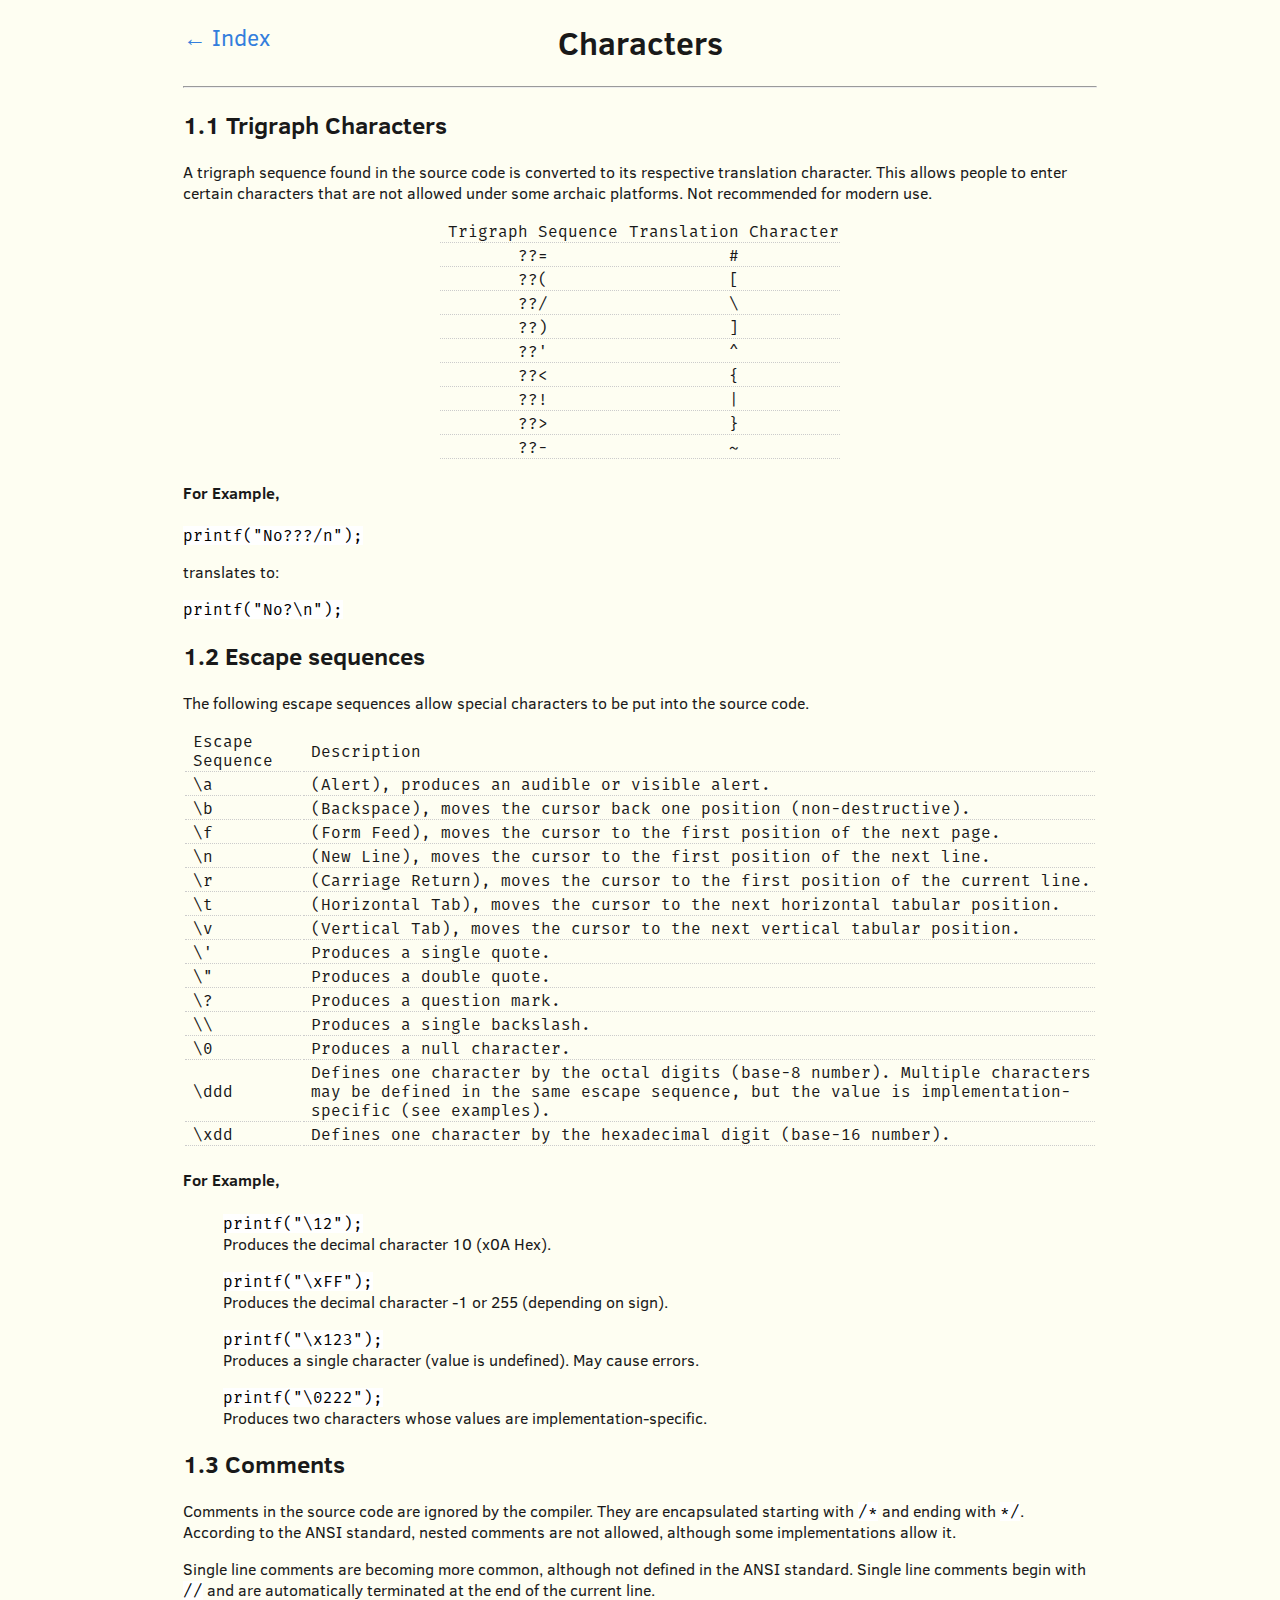
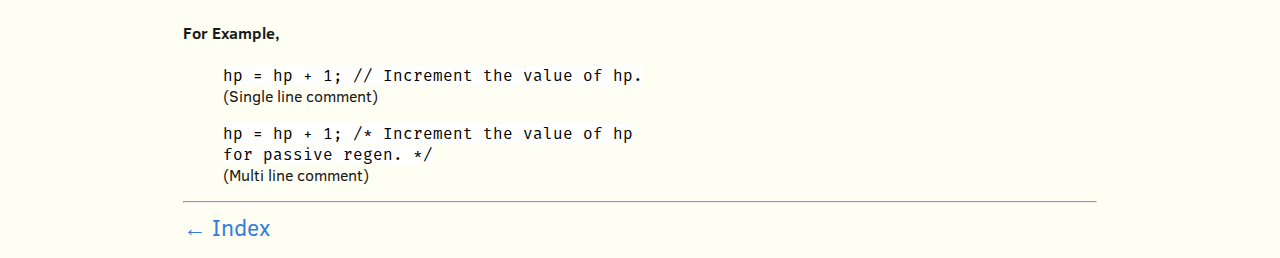
==== characters.html @ f403c598 "Initial Commit." ====
<!DOCTYPE html>
<html lang='en' class='Mih(100%) M(0) Bxz(bb)'><head>
  <meta name='viewport' content='width=device-width,initial-scale=1' />
  <meta charset='utf-8' />
  <link rel='stylesheet' type='text/css' href='static/type.css' />
  <link rel='stylesheet' type='text/css' href='static/style.css' />
  <link rel='stylesheet' type='text/css' href='static/defaults.css' />
  <!-- Set box sizing to inherit globaly with border-box on root element. -->
  <style>*,*:before,*:after{-moz-box-sizing:inherit;box-sizing:inherit}</style>

    <title>Characters</title>
  </head>



<body class='H(100%) M(a) Maw(60rem) Px(s3)@md | Bgc(#FEFEF2) Ff(ClearSans) C(#191919)'>
  
  

  <a href='index.html' class='Fz(s3) Pos(a)'>← Index</a>
  <h1 class='Ta(c)'>Characters</h1>
  <hr />

  <h2 id='trigraph'>1.1 Trigraph Characters</h2>
  <p>
    A trigraph sequence found in the source code is converted to its respective translation
    character. This allows people to enter certain characters that are not allowed under some archaic
    platforms. Not recommended for modern use.
  </p>
  <table class='M(a) | Ff(FiraMono)'>
  <tbody class='Ta(c)'>
  <tr>
    <td>Trigraph Sequence</td>
    <td>Translation Character</td>
  </tr>
  <tr>
    <td>??=</td>
    <td>#</td>
  </tr>
  <tr>
    <td>??(</td>
    <td>[</td>
  </tr>
  <tr>
    <td>??/</td>
    <td>\</td>
  </tr>
  <tr>
    <td>??)</td>
    <td>]</td>
  </tr>
  <tr>
    <td>??'</td>
    <td>^</td>
  </tr>
  <tr>
    <td>??&lt;</td>
    <td>{</td>
  </tr>
  <tr>
    <td>??!</td>
    <td>|</td>
  </tr>
  <tr>
    <td>??&gt;</td>
    <td>}</td>
  </tr>
  <tr>
    <td>??-</td>
    <td>~</td>
  </tr>
  </tbody>
  </table>
  <h4>For Example,</h4>
  <code>printf("No???/n");</code>
  <p>translates to:</p>
  <code>printf("No?\n");</code>

  <h2 id='escape'>1.2 Escape sequences</h2>
  <p>
  The following escape sequences allow special characters to be put 
  into the source code.
  </p>
  <table class='Ff(FiraMono)'>
  <tbody>
    <tr>
      <td>Escape Sequence</td>
      <td>Description</td>
    </tr>
    <tr>
      <td>\a</td>
      <td>(Alert), produces an audible or visible alert.</td>
    </tr>
    <tr>
      <td>\b</td>
      <td>(Backspace), moves the cursor back one position (non-destructive).</td>
    </tr>
    <tr>
      <td>\f</td>
      <td>(Form Feed), moves the cursor to the first position of the next page.</td>
    </tr>
    <tr>
      <td>\n</td>
      <td>(New Line), moves the cursor to the first position of the next line.</td>
    </tr>
    <tr>
      <td>\r</td>
      <td>(Carriage Return), moves the cursor to the first position of the current line.</td>
    </tr>
    <tr>
      <td>\t</td>
      <td>(Horizontal Tab), moves the cursor to the next horizontal tabular position.</td>
    </tr>
    <tr>
      <td>\v</td>
      <td>(Vertical Tab), moves the cursor to the next vertical tabular position.</td>
    </tr>
    <tr>
      <td>\'</td>
      <td>Produces a single quote.</td>
    </tr>
    <tr>
      <td>\"</td>
      <td>Produces a double quote.</td>
    </tr>
    <tr>
      <td>\?</td>
      <td>Produces a question mark.</td>
    </tr>
    <tr>
      <td>\\</td>
      <td>Produces a single backslash.</td>
    </tr>
    <tr>
      <td>\0</td>
      <td>Produces a null character.</td>
    </tr>
    <tr>
      <td>\ddd</td>
      <td>
        Defines one character by the octal digits (base-8 number).
        Multiple characters may be defined in the same escape
        sequence, but the value is implementation-specific (see examples).
      </td>
    </tr>
    <tr>
      <td>\xdd</td>
      <td>Defines one character by the hexadecimal digit (base-16 number).</td>
    </tr>
  </tbody>
  </table>
  <h4>For Example,</h4>
  <blockquote>
    <code>printf("\12");</code>
    <p class='Mt(0)'>Produces the decimal character 10 (x0A Hex).</p>
    <code>printf("\xFF");</code>
    <p class='Mt(0)'>Produces the decimal character -1 or 255 (depending on sign).</p>
    <code>printf("\x123");</code><br />
    <p class='Mt(0)'>Produces a single character (value is undefined).  May cause errors.</p>
    <code>printf("\0222");</code>
    <p class='Mt(0)'>Produces two characters whose values are implementation-specific.</p>
  </blockquote>

  <h2 id='comments'>1.3 Comments</h2>
  <p>
    Comments in the source code are ignored by the compiler. They are encapsulated
    starting with <code>/*</code> and ending with 
    <code>*/</code>.  According to the ANSI standard, 
    nested comments are not allowed, although some implementations allow it.   
  </p>
  <p>
    Single line comments are becoming more common, although not defined in the ANSI
    standard.  Single line comments begin with <code>//</code> and are 
    automatically terminated at the end of the current line.
  </p>
  <h4>For Example,</h4>
  <blockquote>
    <code>hp = hp + 1; // Increment the value of hp.</code>
    <p class='Mt(0)'>(Single line comment)</p>
    <code>hp = hp + 1; /* Increment the value of hp <br /> for passive regen. */</code>
    <p class='Mt(0)'>(Multi line comment)</p>
  </blockquote>
  <hr />
  <a href='index.html' class='Fz(s3) Pb(s1)'>← Index</a>

</body>

</html>
---- static/type.css ----
@font-face {
    font-family: ClearSans;
    src: url("type/clearsans-regular.woff2") format("woff2"),
         url("type/clearsans-regular.woff") format("woff");
    font-weight: normal;
    font-style: normal;
}

@font-face {
    font-family: ClearSans;
    src: url("type/clearsans-italic.woff2") format("woff2"),
         url("type/clearsans-italic.woff") format("woff");
    font-weight: normal;
    font-style: italic;
}

@font-face {
    font-family: ClearSans;
    src: url("type/clearsans-bold.woff2") format("woff2"),
         url("type/clearsans-bold.woff") format("woff");
    font-weight: bold;
    font-style: normal;
}

@font-face {
    font-family: FiraMono;
    src: url("type/firamono-regular.otf");
    font-weight: normal;
    font-style: normal;
}

@font-face {
    font-family: FiraMono;
    src: url("type/firamono-bold.otf");
    font-weight: bold;
    font-style: normal;
}
---- static/style.css ----
/* ---| No helpers used |--- */
/* ---| Cells |--- */
.Bdl\(d\,1px\,grey-7\) {border-left: dotted 1px rgb(204,204,204);}
.Bgc\(\#FEFEF2\) {background-color: #FEFEF2;}
.Bxz\(bb\) {-moz-box-sizing: border-box; box-sizing: border-box;}
.C {color: ;}
.C\(\#191919\) {color: #191919;}
.Ff\(ClearSans\) {font-family: ClearSans;}
.Ff\(FiraMono\) {font-family: FiraMono;}
.Fw\(b\) {font-weight: bold;}
.Fz\(s3\) {font-size: 1.44rem;}
.H\(100\%\) {height: 100%;}
.M\(0\) {margin: 0;}
.M\(a\) {margin: auto;}
.Maw\(60rem\) {max-width: 60rem;}
.Mb\(s04\) {margin-bottom: .25rem;}
.Mih\(100\%\) {min-height: 100%;}
.Mt\(0\) {margin-top: 0;}
.Mt\(s04\) {margin-top: .25rem;}
.Pb\(s04\) {padding-bottom: .25rem;}
.Pb\(s1\) {padding-bottom: 1rem;}
.Pos\(a\) {position: absolute;}
.Ta\(c\) {text-align: center;}
.Va\(t\) {vertical-align: top;}
@media all and (min-width: 48rem) {
.Px\(s3\)\@md {padding-left: 1.44rem; padding-right: 1.44rem;}
}
---- static/defaults.css ----
a {
  color: rgb(51,126,221);
  text-decoration: none;
  outline: none;
}
a:hover {opacity: .6;}

code {
  font-family: FiraMono;
  color: black;
  background-color: white;
}

pre {
  font-family: FiraMono;
  color: black;
  background-color: white;
  font-size: 1rem;
  padding: .1rem;
}

td {
  border-bottom: dotted 1px rgb(204,204,204);
  padding-left: .5rem
}

ol {
  counter-reset: section;
  list-style-type: none
}

li::before {
  counter-increment: section;
  content: counters(section,".") " ";
}

body > ol {padding-left:0}
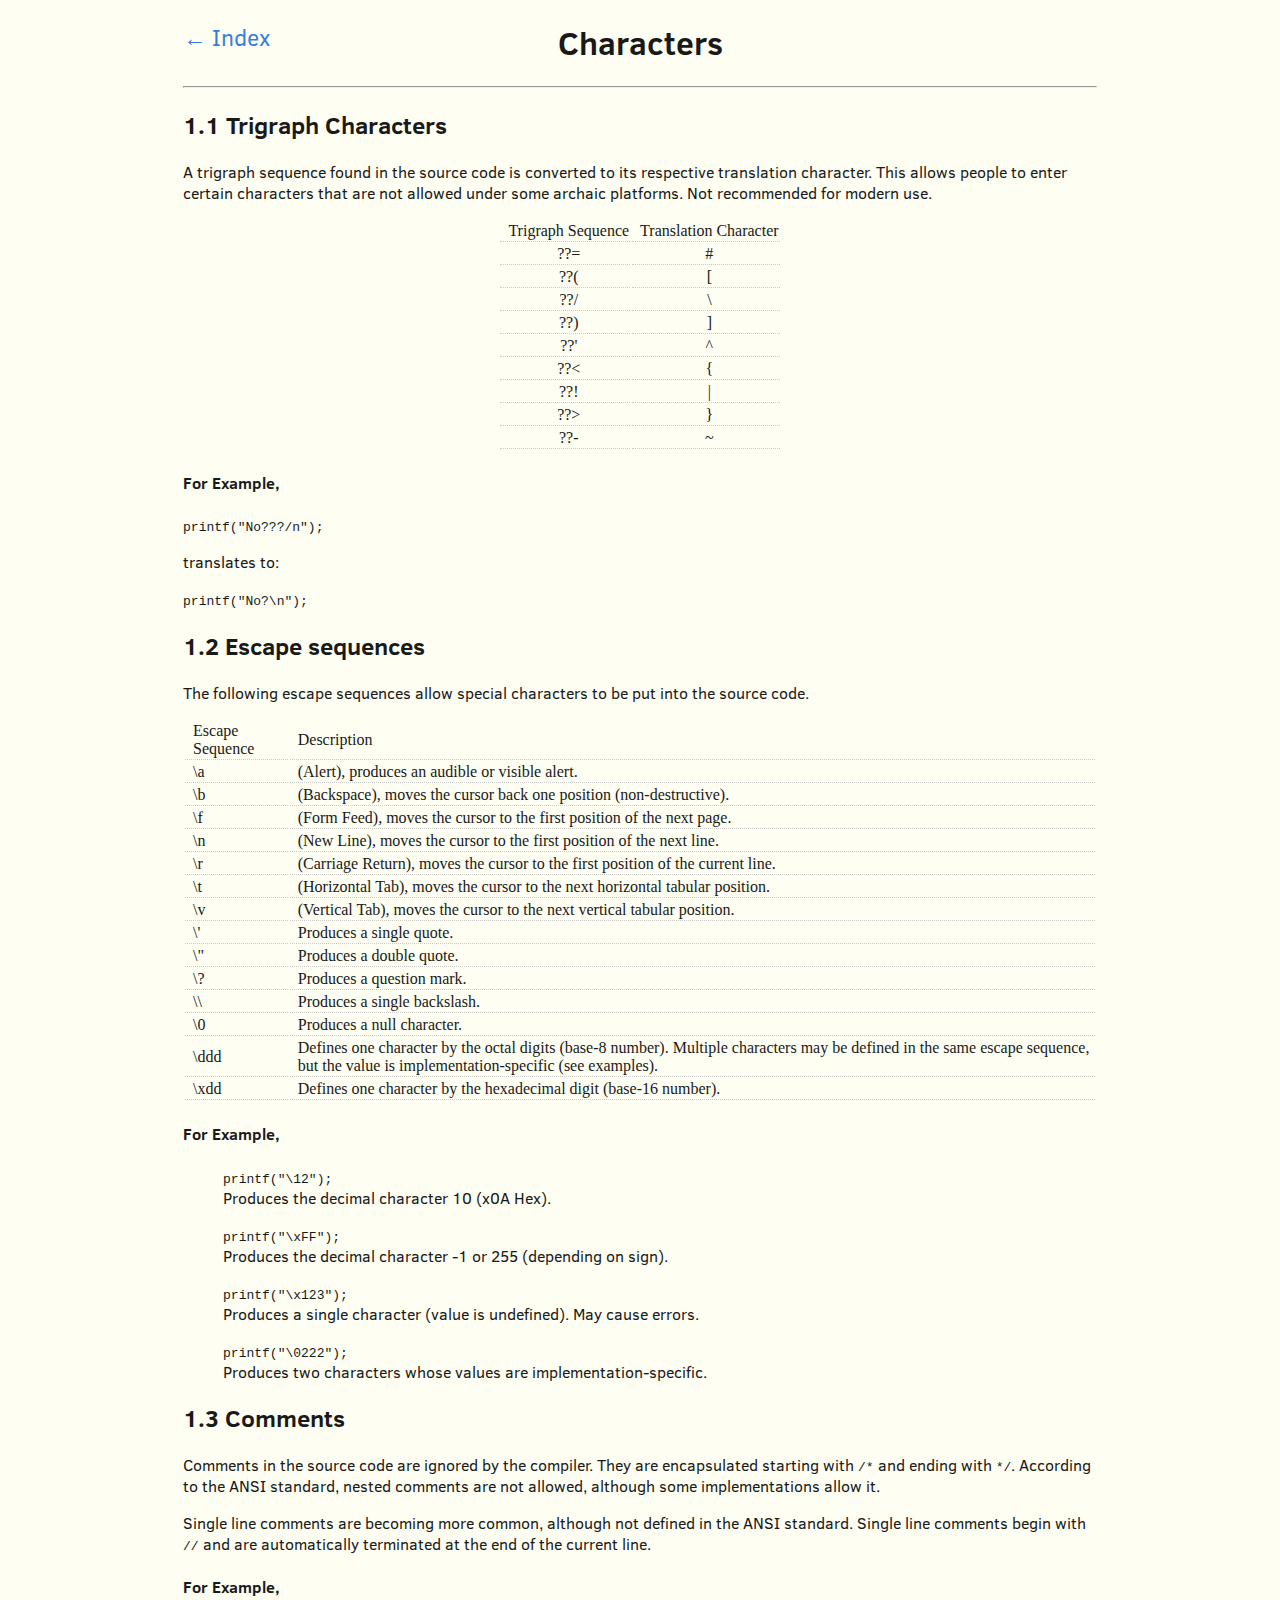
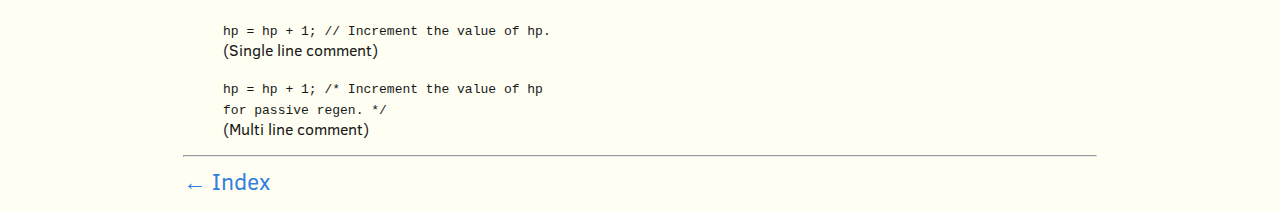
==== commit 465fc175: "MOD: Change typeface to 'Hack', add highlighting though prism" ====
--- a/characters.html
+++ b/characters.html
@@ -2,187 +2,192 @@
 <html lang='en' class='Mih(100%) M(0) Bxz(bb)'><head>
   <meta name='viewport' content='width=device-width,initial-scale=1' />
   <meta charset='utf-8' />
+  <link rel='stylesheet' type='text/css' href='static/defaults.css' />
   <link rel='stylesheet' type='text/css' href='static/type.css' />
   <link rel='stylesheet' type='text/css' href='static/style.css' />
-  <link rel='stylesheet' type='text/css' href='static/defaults.css' />
+  <link rel='stylesheet' type='text/css' href='static/code.css' />
   <!-- Set box sizing to inherit globaly with border-box on root element. -->
   <style>*,*:before,*:after{-moz-box-sizing:inherit;box-sizing:inherit}</style>
 
-    <title>Characters</title>
-  </head>
+  <title>1/Characters</title>
+</head>
 
 
 
-<body class='H(100%) M(a) Maw(60rem) Px(s3)@md | Bgc(#FEFEF2) Ff(ClearSans) C(#191919)'>
-  
+<body class='H(100%) M(a) Maw(60rem) Px(s3)@md | Bgc(#FEFEF2) Ff(ClearSans) C(#191919) language-c'>
   
 
-  <a href='index.html' class='Fz(s3) Pos(a)'>← Index</a>
-  <h1 class='Ta(c)'>Characters</h1>
-  <hr />
 
-  <h2 id='trigraph'>1.1 Trigraph Characters</h2>
-  <p>
-    A trigraph sequence found in the source code is converted to its respective translation
-    character. This allows people to enter certain characters that are not allowed under some archaic
-    platforms. Not recommended for modern use.
-  </p>
-  <table class='M(a) | Ff(FiraMono)'>
-  <tbody class='Ta(c)'>
+
+<a href='index.html' class='Fz(s3) Pos(a)'>← Index</a>
+<h1 class='Ta(c)'>Characters</h1>
+<hr />
+
+<h2 id='trigraph'>1.1 Trigraph Characters</h2>
+<p>
+  A trigraph sequence found in the source code is converted to its respective translation
+  character. This allows people to enter certain characters that are not allowed under some archaic
+  platforms. Not recommended for modern use.
+</p>
+<table class='M(a) | Ff(FiraMono)'>
+<tbody class='Ta(c)'>
+<tr>
+  <td>Trigraph Sequence</td>
+  <td>Translation Character</td>
+</tr>
+<tr>
+  <td>??=</td>
+  <td>#</td>
+</tr>
+<tr>
+  <td>??(</td>
+  <td>[</td>
+</tr>
+<tr>
+  <td>??/</td>
+  <td>\</td>
+</tr>
+<tr>
+  <td>??)</td>
+  <td>]</td>
+</tr>
+<tr>
+  <td>??'</td>
+  <td>^</td>
+</tr>
+<tr>
+  <td>??&lt;</td>
+  <td>{</td>
+</tr>
+<tr>
+  <td>??!</td>
+  <td>|</td>
+</tr>
+<tr>
+  <td>??&gt;</td>
+  <td>}</td>
+</tr>
+<tr>
+  <td>??-</td>
+  <td>~</td>
+</tr>
+</tbody>
+</table>
+<h4>For Example,</h4>
+<code>printf("No???/n");</code>
+<p>translates to:</p>
+<code>printf("No?\n");</code>
+
+<h2 id='escape'>1.2 Escape sequences</h2>
+<p>
+The following escape sequences allow special characters to be put 
+into the source code.
+</p>
+<table class='Ff(FiraMono)'>
+<tbody>
   <tr>
-    <td>Trigraph Sequence</td>
-    <td>Translation Character</td>
+    <td>Escape Sequence</td>
+    <td>Description</td>
   </tr>
   <tr>
-    <td>??=</td>
-    <td>#</td>
+    <td>\a</td>
+    <td>(Alert), produces an audible or visible alert.</td>
   </tr>
   <tr>
-    <td>??(</td>
-    <td>[</td>
+    <td>\b</td>
+    <td>(Backspace), moves the cursor back one position (non-destructive).</td>
   </tr>
   <tr>
-    <td>??/</td>
-    <td>\</td>
+    <td>\f</td>
+    <td>(Form Feed), moves the cursor to the first position of the next page.</td>
   </tr>
   <tr>
-    <td>??)</td>
-    <td>]</td>
+    <td>\n</td>
+    <td>(New Line), moves the cursor to the first position of the next line.</td>
   </tr>
   <tr>
-    <td>??'</td>
-    <td>^</td>
+    <td>\r</td>
+    <td>(Carriage Return), moves the cursor to the first position of the current line.</td>
   </tr>
   <tr>
-    <td>??&lt;</td>
-    <td>{</td>
+    <td>\t</td>
+    <td>(Horizontal Tab), moves the cursor to the next horizontal tabular position.</td>
   </tr>
   <tr>
-    <td>??!</td>
-    <td>|</td>
+    <td>\v</td>
+    <td>(Vertical Tab), moves the cursor to the next vertical tabular position.</td>
   </tr>
   <tr>
-    <td>??&gt;</td>
-    <td>}</td>
+    <td>\'</td>
+    <td>Produces a single quote.</td>
   </tr>
   <tr>
-    <td>??-</td>
-    <td>~</td>
+    <td>\"</td>
+    <td>Produces a double quote.</td>
   </tr>
-  </tbody>
-  </table>
-  <h4>For Example,</h4>
-  <code>printf("No???/n");</code>
-  <p>translates to:</p>
-  <code>printf("No?\n");</code>
+  <tr>
+    <td>\?</td>
+    <td>Produces a question mark.</td>
+  </tr>
+  <tr>
+    <td>\\</td>
+    <td>Produces a single backslash.</td>
+  </tr>
+  <tr>
+    <td>\0</td>
+    <td>Produces a null character.</td>
+  </tr>
+  <tr>
+    <td>\ddd</td>
+    <td>
+      Defines one character by the octal digits (base-8 number).
+      Multiple characters may be defined in the same escape
+      sequence, but the value is implementation-specific (see examples).
+    </td>
+  </tr>
+  <tr>
+    <td>\xdd</td>
+    <td>Defines one character by the hexadecimal digit (base-16 number).</td>
+  </tr>
+</tbody>
+</table>
+<h4>For Example,</h4>
+<blockquote>
+  <code>printf("\12");</code>
+  <p class='Mt(0)'>Produces the decimal character 10 (x0A Hex).</p>
+  <code>printf("\xFF");</code>
+  <p class='Mt(0)'>Produces the decimal character -1 or 255 (depending on sign).</p>
+  <code>printf("\x123");</code><br />
+  <p class='Mt(0)'>Produces a single character (value is undefined).  May cause errors.</p>
+  <code>printf("\0222");</code>
+  <p class='Mt(0)'>Produces two characters whose values are implementation-specific.</p>
+</blockquote>
 
-  <h2 id='escape'>1.2 Escape sequences</h2>
-  <p>
-  The following escape sequences allow special characters to be put 
-  into the source code.
-  </p>
-  <table class='Ff(FiraMono)'>
-  <tbody>
-    <tr>
-      <td>Escape Sequence</td>
-      <td>Description</td>
-    </tr>
-    <tr>
-      <td>\a</td>
-      <td>(Alert), produces an audible or visible alert.</td>
-    </tr>
-    <tr>
-      <td>\b</td>
-      <td>(Backspace), moves the cursor back one position (non-destructive).</td>
-    </tr>
-    <tr>
-      <td>\f</td>
-      <td>(Form Feed), moves the cursor to the first position of the next page.</td>
-    </tr>
-    <tr>
-      <td>\n</td>
-      <td>(New Line), moves the cursor to the first position of the next line.</td>
-    </tr>
-    <tr>
-      <td>\r</td>
-      <td>(Carriage Return), moves the cursor to the first position of the current line.</td>
-    </tr>
-    <tr>
-      <td>\t</td>
-      <td>(Horizontal Tab), moves the cursor to the next horizontal tabular position.</td>
-    </tr>
-    <tr>
-      <td>\v</td>
-      <td>(Vertical Tab), moves the cursor to the next vertical tabular position.</td>
-    </tr>
-    <tr>
-      <td>\'</td>
-      <td>Produces a single quote.</td>
-    </tr>
-    <tr>
-      <td>\"</td>
-      <td>Produces a double quote.</td>
-    </tr>
-    <tr>
-      <td>\?</td>
-      <td>Produces a question mark.</td>
-    </tr>
-    <tr>
-      <td>\\</td>
-      <td>Produces a single backslash.</td>
-    </tr>
-    <tr>
-      <td>\0</td>
-      <td>Produces a null character.</td>
-    </tr>
-    <tr>
-      <td>\ddd</td>
-      <td>
-        Defines one character by the octal digits (base-8 number).
-        Multiple characters may be defined in the same escape
-        sequence, but the value is implementation-specific (see examples).
-      </td>
-    </tr>
-    <tr>
-      <td>\xdd</td>
-      <td>Defines one character by the hexadecimal digit (base-16 number).</td>
-    </tr>
-  </tbody>
-  </table>
-  <h4>For Example,</h4>
-  <blockquote>
-    <code>printf("\12");</code>
-    <p class='Mt(0)'>Produces the decimal character 10 (x0A Hex).</p>
-    <code>printf("\xFF");</code>
-    <p class='Mt(0)'>Produces the decimal character -1 or 255 (depending on sign).</p>
-    <code>printf("\x123");</code><br />
-    <p class='Mt(0)'>Produces a single character (value is undefined).  May cause errors.</p>
-    <code>printf("\0222");</code>
-    <p class='Mt(0)'>Produces two characters whose values are implementation-specific.</p>
-  </blockquote>
+<h2 id='comments'>1.3 Comments</h2>
+<p>
+  Comments in the source code are ignored by the compiler. They are encapsulated
+  starting with <code>/*</code> and ending with 
+  <code>*/</code>.  According to the ANSI standard, 
+  nested comments are not allowed, although some implementations allow it.   
+</p>
+<p>
+  Single line comments are becoming more common, although not defined in the ANSI
+  standard.  Single line comments begin with <code>//</code> and are 
+  automatically terminated at the end of the current line.
+</p>
+<h4>For Example,</h4>
+<blockquote>
+  <code>hp = hp + 1; // Increment the value of hp.</code>
+  <p class='Mt(0)'>(Single line comment)</p>
+  <code>hp = hp + 1; /* Increment the value of hp <br /> for passive regen. */</code>
+  <p class='Mt(0)'>(Multi line comment)</p>
+</blockquote>
 
-  <h2 id='comments'>1.3 Comments</h2>
-  <p>
-    Comments in the source code are ignored by the compiler. They are encapsulated
-    starting with <code>/*</code> and ending with 
-    <code>*/</code>.  According to the ANSI standard, 
-    nested comments are not allowed, although some implementations allow it.   
-  </p>
-  <p>
-    Single line comments are becoming more common, although not defined in the ANSI
-    standard.  Single line comments begin with <code>//</code> and are 
-    automatically terminated at the end of the current line.
-  </p>
-  <h4>For Example,</h4>
-  <blockquote>
-    <code>hp = hp + 1; // Increment the value of hp.</code>
-    <p class='Mt(0)'>(Single line comment)</p>
-    <code>hp = hp + 1; /* Increment the value of hp <br /> for passive regen. */</code>
-    <p class='Mt(0)'>(Multi line comment)</p>
-  </blockquote>
-  <hr />
-  <a href='index.html' class='Fz(s3) Pb(s1)'>← Index</a>
+<hr />
+<a href='index.html' class='Fz(s3) Pb(s1)'>← Index</a>
 
+
+  <script src='static/prism.js'></script>
 </body>
 
 </html>
--- a/static/defaults.css
+++ b/static/defaults.css
@@ -4,20 +4,6 @@
   outline: none;
 }
 a:hover {opacity: .6;}
-
-code {
-  font-family: FiraMono;
-  color: black;
-  background-color: white;
-}
-
-pre {
-  font-family: FiraMono;
-  color: black;
-  background-color: white;
-  font-size: 1rem;
-  padding: .1rem;
-}
 
 td {
   border-bottom: dotted 1px rgb(204,204,204);
--- a/static/type.css
+++ b/static/type.css
@@ -1,37 +1,55 @@
 @font-face {
-    font-family: ClearSans;
-    src: url("type/clearsans-regular.woff2") format("woff2"),
-         url("type/clearsans-regular.woff") format("woff");
-    font-weight: normal;
-    font-style: normal;
+  font-family: ClearSans;
+  src: url("type/clearsans-regular.woff2") format("woff2"),
+       url("type/clearsans-regular.woff") format("woff");
+  font-weight: normal;
+  font-style: normal;
 }
 
 @font-face {
-    font-family: ClearSans;
-    src: url("type/clearsans-italic.woff2") format("woff2"),
-         url("type/clearsans-italic.woff") format("woff");
-    font-weight: normal;
-    font-style: italic;
+  font-family: ClearSans;
+  src: url("type/clearsans-italic.woff2") format("woff2"),
+       url("type/clearsans-italic.woff") format("woff");
+  font-weight: normal;
+  font-style: italic;
 }
 
 @font-face {
-    font-family: ClearSans;
-    src: url("type/clearsans-bold.woff2") format("woff2"),
-         url("type/clearsans-bold.woff") format("woff");
-    font-weight: bold;
-    font-style: normal;
+  font-family: ClearSans;
+  src: url("type/clearsans-bold.woff2") format("woff2"),
+       url("type/clearsans-bold.woff") format("woff");
+  font-weight: bold;
+  font-style: normal;
 }
 
 @font-face {
-    font-family: FiraMono;
-    src: url("type/firamono-regular.otf");
-    font-weight: normal;
-    font-style: normal;
+  font-family: 'Hack';
+  src: url('type/hack-regular.woff2') format('woff2'),
+       url('type/hack-regular.woff') format('woff');
+  font-weight: normal;
+  font-style: normal;
 }
 
 @font-face {
-    font-family: FiraMono;
-    src: url("type/firamono-bold.otf");
-    font-weight: bold;
-    font-style: normal;
+  font-family: 'Hack';
+  src: url('type/hack-italic.woff2') format('woff2'),
+       url('type/hack-italic.woff') format('woff');
+  font-weight: normal;
+  font-style: italic;
 }
+
+@font-face {
+  font-family: 'Hack';
+  src: url('type/hack-bold.woff2') format('woff2'),
+       url('type/hack-bold.woff') format('woff');
+  font-weight: bold;
+  font-style: normal;
+}
+
+@font-face {
+  font-family: 'Hack';
+  src: url('type/hack-bolditalic.woff2') format('woff2'),
+       url('type/hack-bolditalic.woff') format('woff');
+  font-weight: bold;
+  font-style: italic;
+}
--- a/static/style.css
+++ b/static/style.css
@@ -17,6 +17,8 @@
 .Mih\(100\%\) {min-height: 100%;}
 .Mt\(0\) {margin-top: 0;}
 .Mt\(s04\) {margin-top: .25rem;}
+.My {margin-top: ; margin-bottom: ;}
+.Or {order: ;}
 .Pb\(s04\) {padding-bottom: .25rem;}
 .Pb\(s1\) {padding-bottom: 1rem;}
 .Pos\(a\) {position: absolute;}
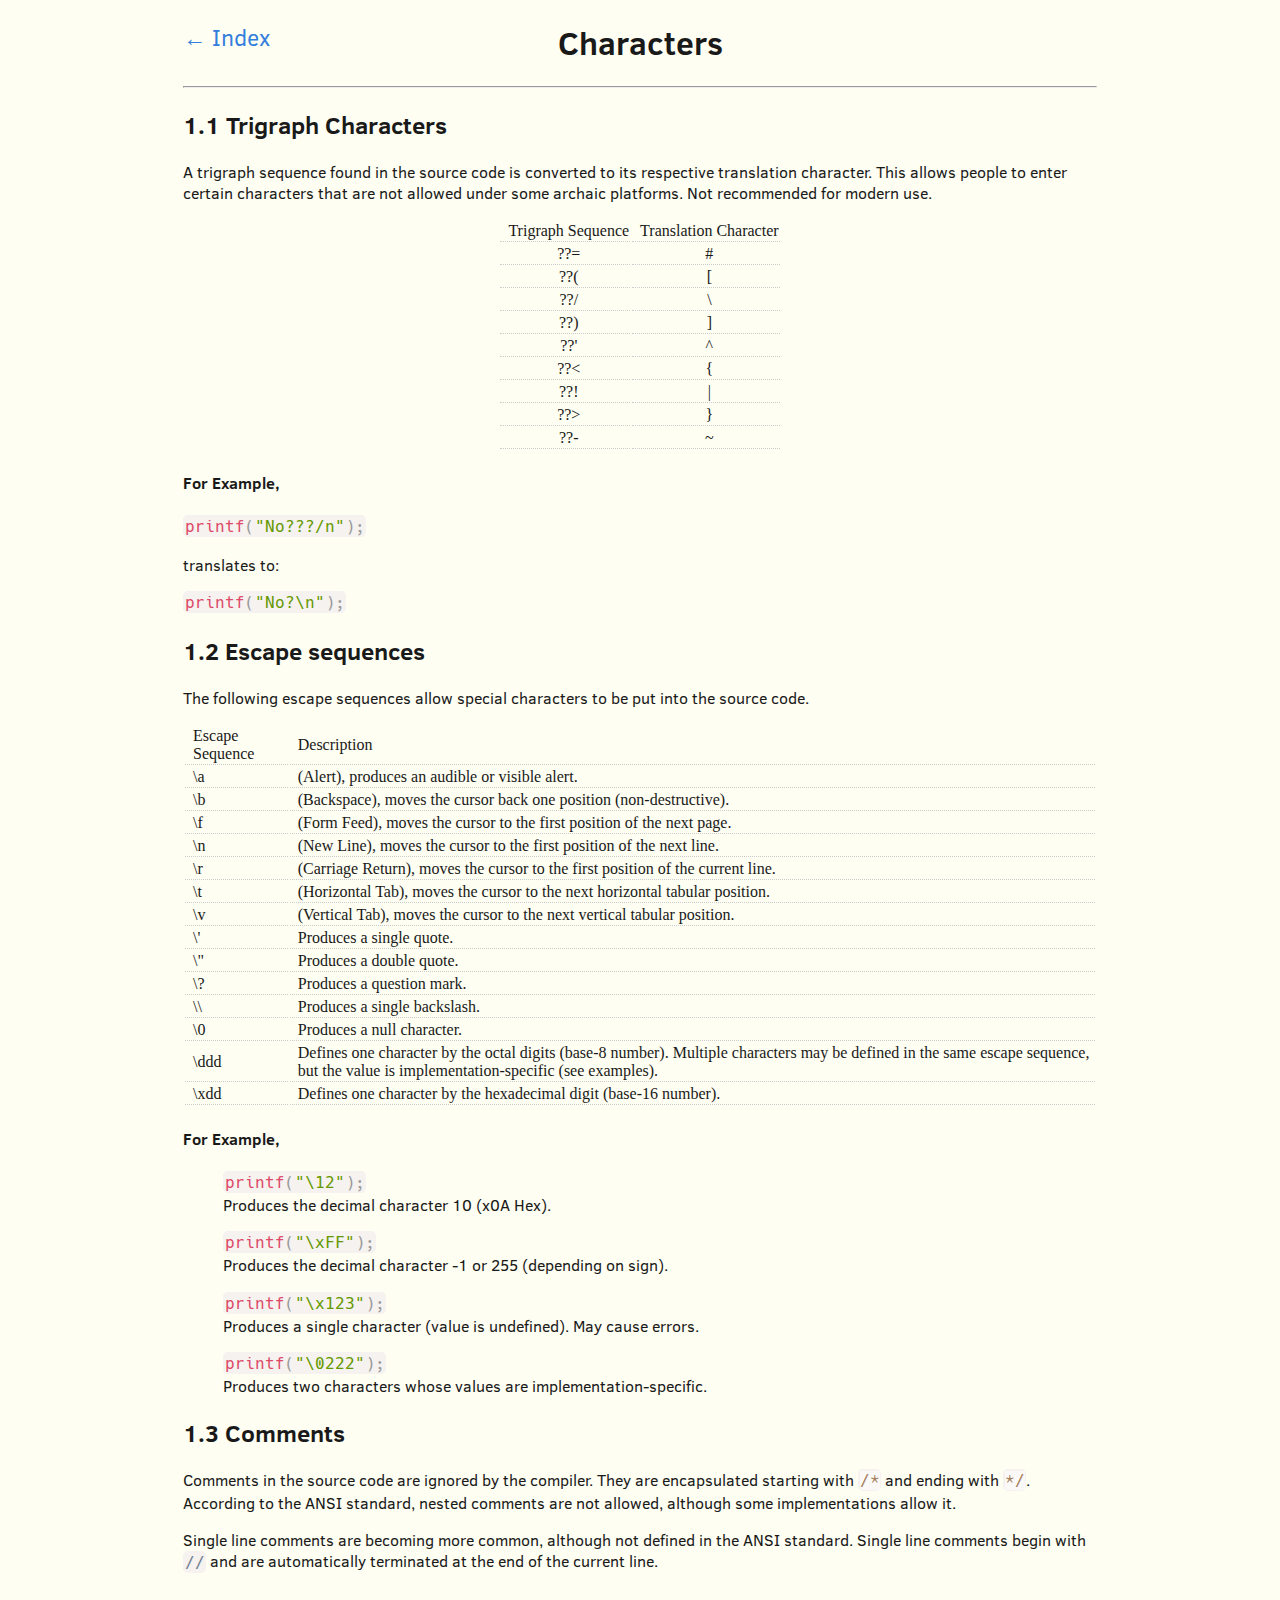
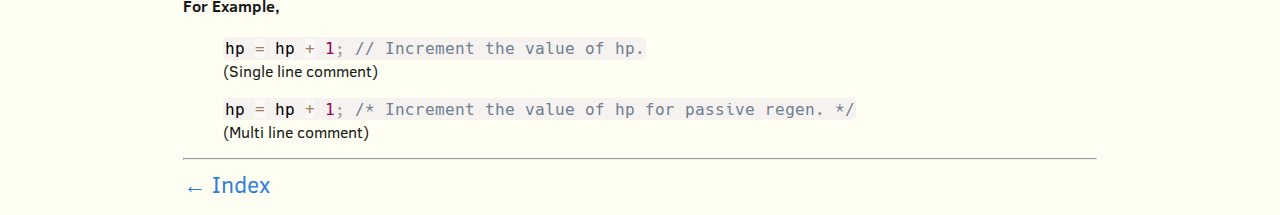
==== commit 41eda87d: "Cleanup" ====
--- a/characters.html
+++ b/characters.html
@@ -1,75 +1,70 @@
 <!DOCTYPE html>
-<html lang='en' class='Mih(100%) M(0) Bxz(bb)'><head>
-  <meta name='viewport' content='width=device-width,initial-scale=1' />
-  <meta charset='utf-8' />
-  <link rel='stylesheet' type='text/css' href='static/defaults.css' />
-  <link rel='stylesheet' type='text/css' href='static/type.css' />
-  <link rel='stylesheet' type='text/css' href='static/style.css' />
-  <link rel='stylesheet' type='text/css' href='static/code.css' />
-  <!-- Set box sizing to inherit globaly with border-box on root element. -->
-  <style>*,*:before,*:after{-moz-box-sizing:inherit;box-sizing:inherit}</style>
+<html lang='en' class='Mih(100%) M(0) Bxz(bb)'>
+<head>
+<meta name='viewport' content='width=device-width,initial-scale=1'>
+<meta charset='utf-8'>
+<link rel='stylesheet' type='text/css' href='static/defaults.css'>
+<link rel='stylesheet' type='text/css' href='static/type.css'>
+<link rel='stylesheet' type='text/css' href='static/style.css'>
+<link rel='stylesheet' type='text/css' href='static/code.css'>
+<!-- Set box sizing to inherit globaly with border-box on root element. -->
 
-  <title>1/Characters</title>
+<style>
+*,*:before,*:after{-moz-box-sizing:inherit;box-sizing:inherit}
+</style>
+<title>1/Characters</title>
 </head>
-
-
-
-<body class='H(100%) M(a) Maw(60rem) Px(s3)@md | Bgc(#FEFEF2) Ff(ClearSans) C(#191919) language-c'>
-  
-
-
+<body class=
+'H(100%) M(a) Maw(60rem) Px(s3)@md | Bgc(#FEFEF2) Ff(ClearSans) C(#191919) language-c'>
 
 <a href='index.html' class='Fz(s3) Pos(a)'>← Index</a>
 <h1 class='Ta(c)'>Characters</h1>
-<hr />
-
+<hr>
 <h2 id='trigraph'>1.1 Trigraph Characters</h2>
-<p>
-  A trigraph sequence found in the source code is converted to its respective translation
-  character. This allows people to enter certain characters that are not allowed under some archaic
-  platforms. Not recommended for modern use.
-</p>
+<p>A trigraph sequence found in the source code is converted to its respective
+translation character. This allows people to enter certain characters that are
+not allowed under some archaic platforms. Not recommended for modern use.</p>
 <table class='M(a) | Ff(FiraMono)'>
 <tbody class='Ta(c)'>
 <tr>
-  <td>Trigraph Sequence</td>
-  <td>Translation Character</td>
+<td>Trigraph Sequence</td>
+<td>Translation Character</td>
 </tr>
 <tr>
-  <td>??=</td>
-  <td>#</td>
+<td>??=</td>
+<td>#</td>
 </tr>
 <tr>
-  <td>??(</td>
-  <td>[</td>
+<td>??(</td>
+<td>[</td>
 </tr>
 <tr>
-  <td>??/</td>
-  <td>\</td>
+<td>??/</td>
+<td>\</td>
 </tr>
 <tr>
-  <td>??)</td>
-  <td>]</td>
+<td>??)</td>
+<td>]</td>
 </tr>
 <tr>
-  <td>??'</td>
-  <td>^</td>
+<td>??'</td>
+<td>^</td>
 </tr>
 <tr>
-  <td>??&lt;</td>
-  <td>{</td>
+<td>??&lt;</td>
+<td>{</td>
 </tr>
 <tr>
-  <td>??!</td>
-  <td>|</td>
+<td>??!</td>
+<td>|</td>
 </tr>
 <tr>
-  <td>??&gt;</td>
-  <td>}</td>
+<td>??&gt;</td>
+<td>}</td>
 </tr>
 <tr>
-  <td>??-</td>
-  <td>~</td>
+<td>??-</td>
+<td>~</td>
 </tr>
 </tbody>
 </table>
@@ -77,118 +72,108 @@
 <code>printf("No???/n");</code>
 <p>translates to:</p>
 <code>printf("No?\n");</code>
-
 <h2 id='escape'>1.2 Escape sequences</h2>
-<p>
-The following escape sequences allow special characters to be put 
-into the source code.
-</p>
+<p>The following escape sequences allow special characters to be put into the
+source code.</p>
 <table class='Ff(FiraMono)'>
 <tbody>
-  <tr>
-    <td>Escape Sequence</td>
-    <td>Description</td>
-  </tr>
-  <tr>
-    <td>\a</td>
-    <td>(Alert), produces an audible or visible alert.</td>
-  </tr>
-  <tr>
-    <td>\b</td>
-    <td>(Backspace), moves the cursor back one position (non-destructive).</td>
-  </tr>
-  <tr>
-    <td>\f</td>
-    <td>(Form Feed), moves the cursor to the first position of the next page.</td>
-  </tr>
-  <tr>
-    <td>\n</td>
-    <td>(New Line), moves the cursor to the first position of the next line.</td>
-  </tr>
-  <tr>
-    <td>\r</td>
-    <td>(Carriage Return), moves the cursor to the first position of the current line.</td>
-  </tr>
-  <tr>
-    <td>\t</td>
-    <td>(Horizontal Tab), moves the cursor to the next horizontal tabular position.</td>
-  </tr>
-  <tr>
-    <td>\v</td>
-    <td>(Vertical Tab), moves the cursor to the next vertical tabular position.</td>
-  </tr>
-  <tr>
-    <td>\'</td>
-    <td>Produces a single quote.</td>
-  </tr>
-  <tr>
-    <td>\"</td>
-    <td>Produces a double quote.</td>
-  </tr>
-  <tr>
-    <td>\?</td>
-    <td>Produces a question mark.</td>
-  </tr>
-  <tr>
-    <td>\\</td>
-    <td>Produces a single backslash.</td>
-  </tr>
-  <tr>
-    <td>\0</td>
-    <td>Produces a null character.</td>
-  </tr>
-  <tr>
-    <td>\ddd</td>
-    <td>
-      Defines one character by the octal digits (base-8 number).
-      Multiple characters may be defined in the same escape
-      sequence, but the value is implementation-specific (see examples).
-    </td>
-  </tr>
-  <tr>
-    <td>\xdd</td>
-    <td>Defines one character by the hexadecimal digit (base-16 number).</td>
-  </tr>
+<tr>
+<td>Escape Sequence</td>
+<td>Description</td>
+</tr>
+<tr>
+<td>\a</td>
+<td>(Alert), produces an audible or visible alert.</td>
+</tr>
+<tr>
+<td>\b</td>
+<td>(Backspace), moves the cursor back one position (non-destructive).</td>
+</tr>
+<tr>
+<td>\f</td>
+<td>(Form Feed), moves the cursor to the first position of the next page.</td>
+</tr>
+<tr>
+<td>\n</td>
+<td>(New Line), moves the cursor to the first position of the next line.</td>
+</tr>
+<tr>
+<td>\r</td>
+<td>(Carriage Return), moves the cursor to the first position of the current
+line.</td>
+</tr>
+<tr>
+<td>\t</td>
+<td>(Horizontal Tab), moves the cursor to the next horizontal tabular
+position.</td>
+</tr>
+<tr>
+<td>\v</td>
+<td>(Vertical Tab), moves the cursor to the next vertical tabular
+position.</td>
+</tr>
+<tr>
+<td>\'</td>
+<td>Produces a single quote.</td>
+</tr>
+<tr>
+<td>\"</td>
+<td>Produces a double quote.</td>
+</tr>
+<tr>
+<td>\?</td>
+<td>Produces a question mark.</td>
+</tr>
+<tr>
+<td>\\</td>
+<td>Produces a single backslash.</td>
+</tr>
+<tr>
+<td>\0</td>
+<td>Produces a null character.</td>
+</tr>
+<tr>
+<td>\ddd</td>
+<td>Defines one character by the octal digits (base-8 number). Multiple
+characters may be defined in the same escape sequence, but the value is
+implementation-specific (see examples).</td>
+</tr>
+<tr>
+<td>\xdd</td>
+<td>Defines one character by the hexadecimal digit (base-16 number).</td>
+</tr>
 </tbody>
 </table>
 <h4>For Example,</h4>
-<blockquote>
-  <code>printf("\12");</code>
-  <p class='Mt(0)'>Produces the decimal character 10 (x0A Hex).</p>
-  <code>printf("\xFF");</code>
-  <p class='Mt(0)'>Produces the decimal character -1 or 255 (depending on sign).</p>
-  <code>printf("\x123");</code><br />
-  <p class='Mt(0)'>Produces a single character (value is undefined).  May cause errors.</p>
-  <code>printf("\0222");</code>
-  <p class='Mt(0)'>Produces two characters whose values are implementation-specific.</p>
+<blockquote><code>printf("\12");</code>
+<p class='Mt(0)'>Produces the decimal character 10 (x0A Hex).</p>
+<code>printf("\xFF");</code>
+<p class='Mt(0)'>Produces the decimal character -1 or 255 (depending on
+sign).</p>
+<code>printf("\x123");</code><br>
+<p class='Mt(0)'>Produces a single character (value is undefined). May cause
+errors.</p>
+<code>printf("\0222");</code>
+<p class='Mt(0)'>Produces two characters whose values are
+implementation-specific.</p>
 </blockquote>
-
 <h2 id='comments'>1.3 Comments</h2>
-<p>
-  Comments in the source code are ignored by the compiler. They are encapsulated
-  starting with <code>/*</code> and ending with 
-  <code>*/</code>.  According to the ANSI standard, 
-  nested comments are not allowed, although some implementations allow it.   
-</p>
-<p>
-  Single line comments are becoming more common, although not defined in the ANSI
-  standard.  Single line comments begin with <code>//</code> and are 
-  automatically terminated at the end of the current line.
-</p>
+<p>Comments in the source code are ignored by the compiler. They are
+encapsulated starting with <code>/*</code> and ending with <code>*/</code>.
+According to the ANSI standard, nested comments are not allowed, although some
+implementations allow it.</p>
+<p>Single line comments are becoming more common, although not defined in the
+ANSI standard. Single line comments begin with <code>//</code> and are
+automatically terminated at the end of the current line.</p>
 <h4>For Example,</h4>
-<blockquote>
-  <code>hp = hp + 1; // Increment the value of hp.</code>
-  <p class='Mt(0)'>(Single line comment)</p>
-  <code>hp = hp + 1; /* Increment the value of hp <br /> for passive regen. */</code>
-  <p class='Mt(0)'>(Multi line comment)</p>
+<blockquote><code>hp = hp + 1; // Increment the value of hp.</code>
+<p class='Mt(0)'>(Single line comment)</p>
+<code>hp = hp + 1; /* Increment the value of hp<br>
+for passive regen. */</code>
+<p class='Mt(0)'>(Multi line comment)</p>
 </blockquote>
-
-<hr />
-<a href='index.html' class='Fz(s3) Pb(s1)'>← Index</a>
-
-
-  <script src='static/prism.js'></script>
+<hr>
+<a href='index.html' class='Fz(s3) Pb(s1)'>← Index</a> 
+<script src='static/prism.js'></script>
 </body>
-
 </html>
-
--- a/static/code.css
+++ b/static/code.css
@@ -0,0 +1,118 @@
+code[class*="language-"],
+pre[class*="language-"] {
+	color: black;
+	background: none;
+	font-family: Hack, Consolas, monospace;
+	white-space: pre;
+	word-spacing: normal;
+	word-break: normal;
+	word-wrap: normal;
+	line-height: 1.4;
+	-moz-tab-size: 4;
+	-o-tab-size: 4;
+	tab-size: 4;
+	-webkit-hyphens: none;
+	-moz-hyphens: none;
+	-ms-hyphens: none;
+	hyphens: none;
+}
+
+pre[class*="language-"]::-moz-selection, pre[class*="language-"] ::-moz-selection,
+code[class*="language-"]::-moz-selection, code[class*="language-"] ::-moz-selection {
+	background: #b3d4fc;
+}
+
+pre[class*="language-"]::selection, pre[class*="language-"] ::selection,
+code[class*="language-"]::selection, code[class*="language-"] ::selection {
+	background: #b3d4fc;
+}
+
+/* Code blocks */
+pre[class*="language-"] {
+	padding: 1em;
+	margin: .5em 0;
+	overflow: auto;
+}
+
+:not(pre) > code[class*="language-"],
+pre[class*="language-"] {
+	background: #f5f2f0;
+}
+
+/* Inline code */
+:not(pre) > code[class*="language-"] {
+	padding: .1em;
+	border-radius: .3em;
+	white-space: normal;
+}
+
+.token.comment,
+.token.prolog,
+.token.doctype,
+.token.cdata {
+	color: slategray;
+}
+
+.token.punctuation {
+	color: #999;
+}
+
+.namespace {
+	opacity: .7;
+}
+
+.token.property,
+.token.tag,
+.token.boolean,
+.token.number,
+.token.constant,
+.token.symbol,
+.token.deleted {
+	color: #905;
+}
+
+.token.selector,
+.token.attr-name,
+.token.string,
+.token.char,
+.token.builtin,
+.token.inserted {
+	color: #690;
+}
+
+.token.operator,
+.token.entity,
+.token.url,
+.language-css .token.string,
+.style .token.string {
+	color: #a67f59;
+	background: hsla(0, 0%, 100%, .5);
+}
+
+.token.atrule,
+.token.attr-value,
+.token.keyword {
+	color: #07a;
+}
+
+.token.function {
+	color: #DD4A68;
+}
+
+.token.regex,
+.token.important,
+.token.variable {
+	color: #e90;
+}
+
+.token.important,
+.token.bold {
+	font-weight: bold;
+}
+.token.italic {
+	font-style: italic;
+}
+
+.token.entity {
+	cursor: help;
+}
